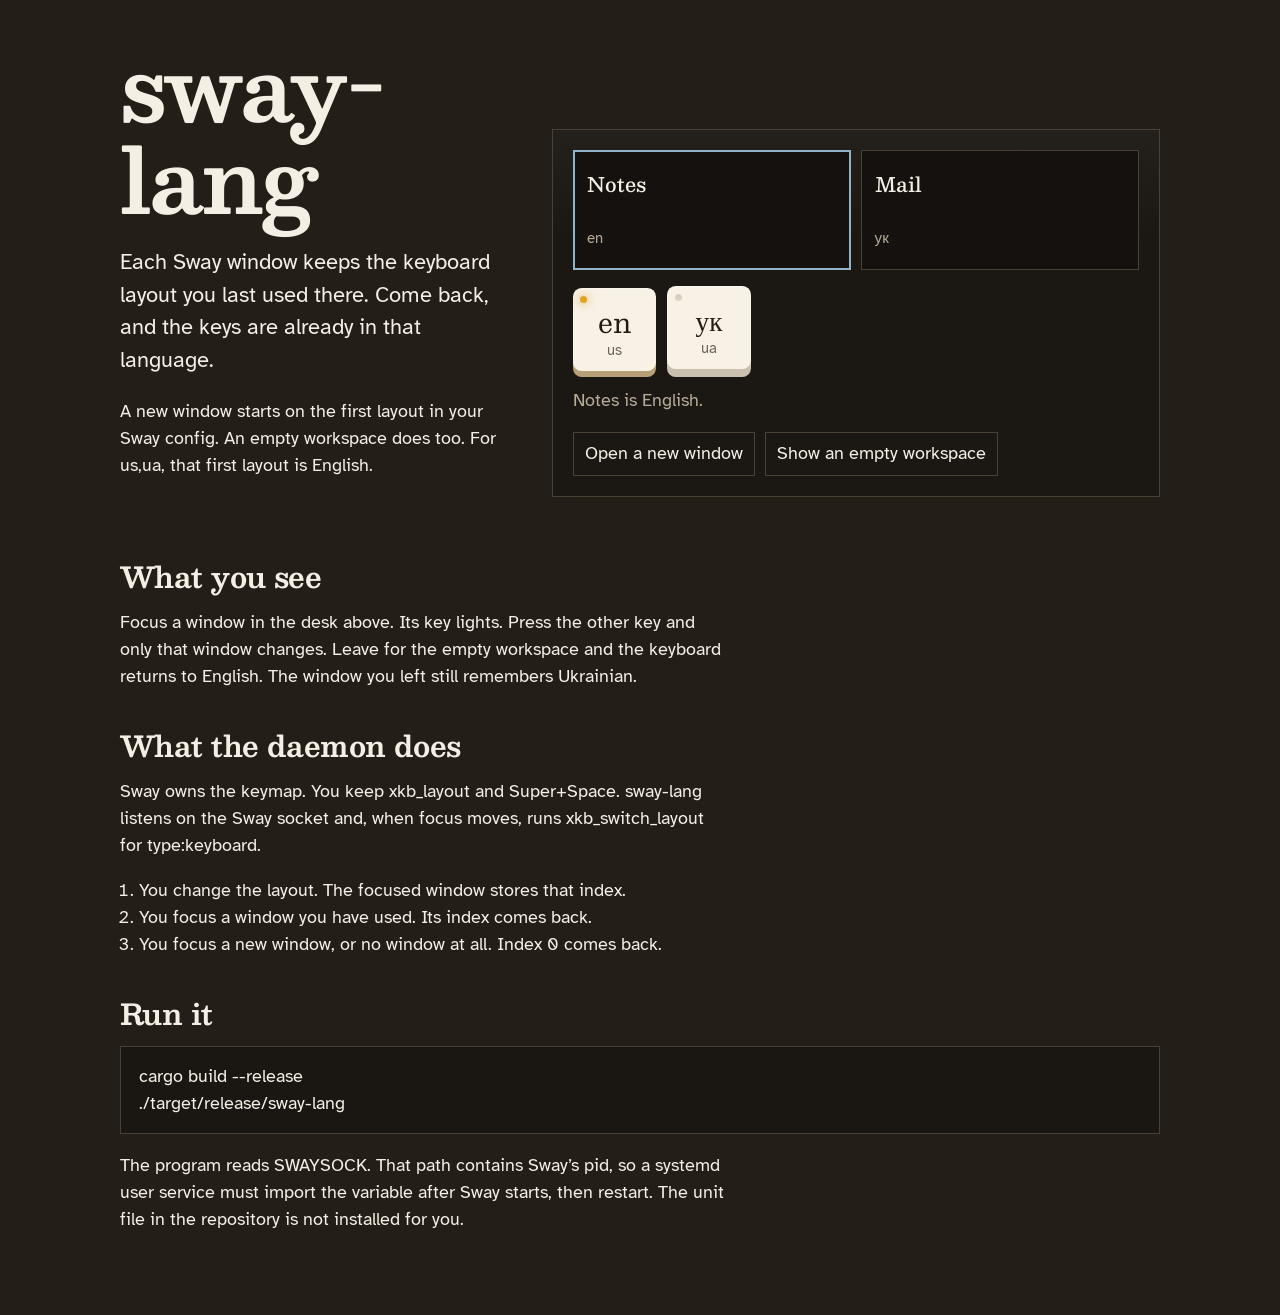
==== docs/index.html @ ec7e4a65 "feat: remember the Sway keyboard layout for each window Each window keeps the layout it last used. A" ====
<!DOCTYPE html>
<html lang="en">
  <head>
    <meta charset="utf-8" />
    <meta name="viewport" content="width=device-width, initial-scale=1" />
    <title>sway-lang</title>
    <meta
      name="description"
      content="A Sway daemon that gives each window its own keyboard layout. New windows and empty workspaces start on the first layout."
    />
    <link rel="preconnect" href="https://fonts.googleapis.com" />
    <link rel="preconnect" href="https://fonts.gstatic.com" crossorigin />
    <link
      href="https://fonts.googleapis.com/css2?family=Atkinson+Hyperlegible:ital,wght@0,400;0,700;1,400&family=Besley:opsz,wght@12..72,520;12..72,650&display=swap"
      rel="stylesheet"
    />
    <link rel="stylesheet" href="style.css" />
  </head>
  <body>
    <header class="hero">
      <div class="intro">
        <h1>sway-lang</h1>
        <p class="lede">
          Each Sway window keeps the keyboard layout you last used there.
          Come back, and the keys are already in that language.
        </p>
        <p>
          A new window starts on the first layout in your Sway config. An empty
          workspace does too. For <code>us,ua</code>, that first layout is English.
        </p>
      </div>
      <div class="desk" id="desk">
        <div class="windows" id="windows" role="group" aria-label="Windows"></div>
        <div class="keys" role="group" aria-label="Keyboard layout">
          <button type="button" class="key" id="key-en" data-index="0">
            <span class="lamp" aria-hidden="true"></span>
            <span class="legend">en</span>
            <span class="hint">us</span>
          </button>
          <button type="button" class="key" id="key-ua" data-index="1">
            <span class="lamp" aria-hidden="true"></span>
            <span class="legend">ук</span>
            <span class="hint">ua</span>
          </button>
        </div>
        <p class="now" id="now" aria-live="polite"></p>
        <div class="row">
          <button type="button" id="spawn">Open a new window</button>
          <button type="button" id="empty">Show an empty workspace</button>
        </div>
      </div>
    </header>

    <main>
      <section>
        <h2>What you see</h2>
        <p>
          Focus a window in the desk above. Its key lights. Press the other key
          and only that window changes. Leave for the empty workspace and the
          keyboard returns to English. The window you left still remembers
          Ukrainian.
        </p>
      </section>
      <section>
        <h2>What the daemon does</h2>
        <p>
          Sway owns the keymap. You keep <code>xkb_layout</code> and Super+Space.
          sway-lang listens on the Sway socket and, when focus moves, runs
          <code>xkb_switch_layout</code> for <code>type:keyboard</code>.
        </p>
        <ol>
          <li>You change the layout. The focused window stores that index.</li>
          <li>You focus a window you have used. Its index comes back.</li>
          <li>You focus a new window, or no window at all. Index 0 comes back.</li>
        </ol>
      </section>
      <section>
        <h2>Run it</h2>
        <pre><code>cargo build --release
./target/release/sway-lang</code></pre>
        <p>
          The program reads <code>SWAYSOCK</code>. That path contains Sway’s pid,
          so a systemd user service must import the variable after Sway starts,
          then restart. The unit file in the repository is not installed for you.
        </p>
      </section>
    </main>
    <script src="app.js"></script>
  </body>
</html>
---- docs/style.css ----
:root {
  --desk: #231e18;
  --ink: #f4efe4;
  --quiet: #b7ab98;
  --line: #4a4034;
  --key: #f7f1e6;
  --key-ink: #241c14;
  --brass: #e2a322;
  --focus: #8fb4c9;
  --sans: "Atkinson Hyperlegible", "Segoe UI", sans-serif;
  --serif: "Besley", "Iowan Old Style", Georgia, serif;
}

* {
  box-sizing: border-box;
}

html {
  background: var(--desk);
  color: var(--ink);
}

body {
  margin: 0 auto;
  max-width: 68rem;
  padding: 2.5rem 1.5rem 4rem;
  font-family: var(--sans);
  font-size: 1.125rem;
  line-height: 1.5;
}

h1,
h2 {
  font-family: var(--serif);
  font-weight: 650;
  letter-spacing: -0.02em;
  line-height: 1.05;
}

h1 {
  margin: 0 0 0.6rem;
  font-size: clamp(3.2rem, 8vw, 5.5rem);
}

h2 {
  margin: 0 0 0.6rem;
  font-size: 1.8rem;
}

p {
  max-width: 38rem;
}

a {
  color: var(--focus);
}

code,
pre {
  font-family: "Atkinson Hyperlegible", ui-monospace, monospace;
}

pre {
  padding: 1rem 1.1rem;
  background: #1a1612;
  border: 1px solid var(--line);
  overflow-x: auto;
}

.hero {
  display: grid;
  grid-template-columns: minmax(16rem, 24rem) minmax(18rem, 1fr);
  gap: 3rem;
  align-items: end;
  margin-bottom: 4rem;
}

.lede {
  font-size: 1.35rem;
}

.desk {
  padding: 1.25rem;
  background:
    linear-gradient(180deg, rgb(255 255 255 / 4%), transparent 30%),
    #1b1713;
  border: 1px solid var(--line);
}

.windows {
  display: flex;
  flex-wrap: wrap;
  gap: 0.6rem;
  min-height: 7.5rem;
}

.window {
  flex: 1 1 8rem;
  min-height: 7.5rem;
  padding: 0.7rem 0.8rem;
  color: var(--ink);
  text-align: left;
  background: #14110e;
  border: 1px solid var(--line);
  cursor: pointer;
}

.window strong {
  display: block;
  margin-bottom: 1.6rem;
  font-family: var(--serif);
  font-size: 1.25rem;
  font-weight: 520;
}

.window.on {
  border-color: var(--focus);
  box-shadow: inset 0 0 0 1px var(--focus);
}

.keys {
  display: flex;
  gap: 0.7rem;
  margin-top: 1rem;
}

.key {
  width: 5.2rem;
  height: 5.2rem;
  padding: 0.45rem;
  color: var(--key-ink);
  background: var(--key);
  border: 0;
  border-radius: 0.55rem;
  box-shadow:
    0 1px 0 #fff6 inset,
    0 8px 0 #c9c0b0;
  cursor: pointer;
}

.key .legend {
  display: block;
  font-family: var(--serif);
  font-size: 1.7rem;
  line-height: 1;
}

.key .hint,
.window span.lang {
  color: var(--quiet);
  font-size: 0.95rem;
}

.key .hint {
  color: #6d6458;
}

.key .lamp {
  display: block;
  width: 0.45rem;
  height: 0.45rem;
  margin-bottom: 0.35rem;
  background: #d9d0c2;
  border-radius: 50%;
}

.key.lit {
  transform: translateY(2px);
  box-shadow:
    0 1px 0 #fff6 inset,
    0 6px 0 #b7a078;
}

.key.lit .lamp {
  background: var(--brass);
  box-shadow: 0 0 0.6rem var(--brass);
}

.now {
  min-height: 1.5rem;
  color: var(--quiet);
}

.row {
  display: flex;
  flex-wrap: wrap;
  gap: 0.6rem;
}

button {
  font: inherit;
}

.row button,
.window {
  font: inherit;
}

.row button {
  padding: 0.45rem 0.7rem;
  color: var(--ink);
  background: transparent;
  border: 1px solid var(--line);
  cursor: pointer;
}

button:focus-visible {
  outline: 2px solid var(--focus);
  outline-offset: 3px;
}

main section {
  margin-top: 2.5rem;
}

ol {
  max-width: 38rem;
  padding-left: 1.2rem;
}

@media (max-width: 800px) {
  .hero {
    grid-template-columns: 1fr;
    gap: 2rem;
  }
}

@media (prefers-reduced-motion: reduce) {
  .key.lit {
    transform: none;
  }
}
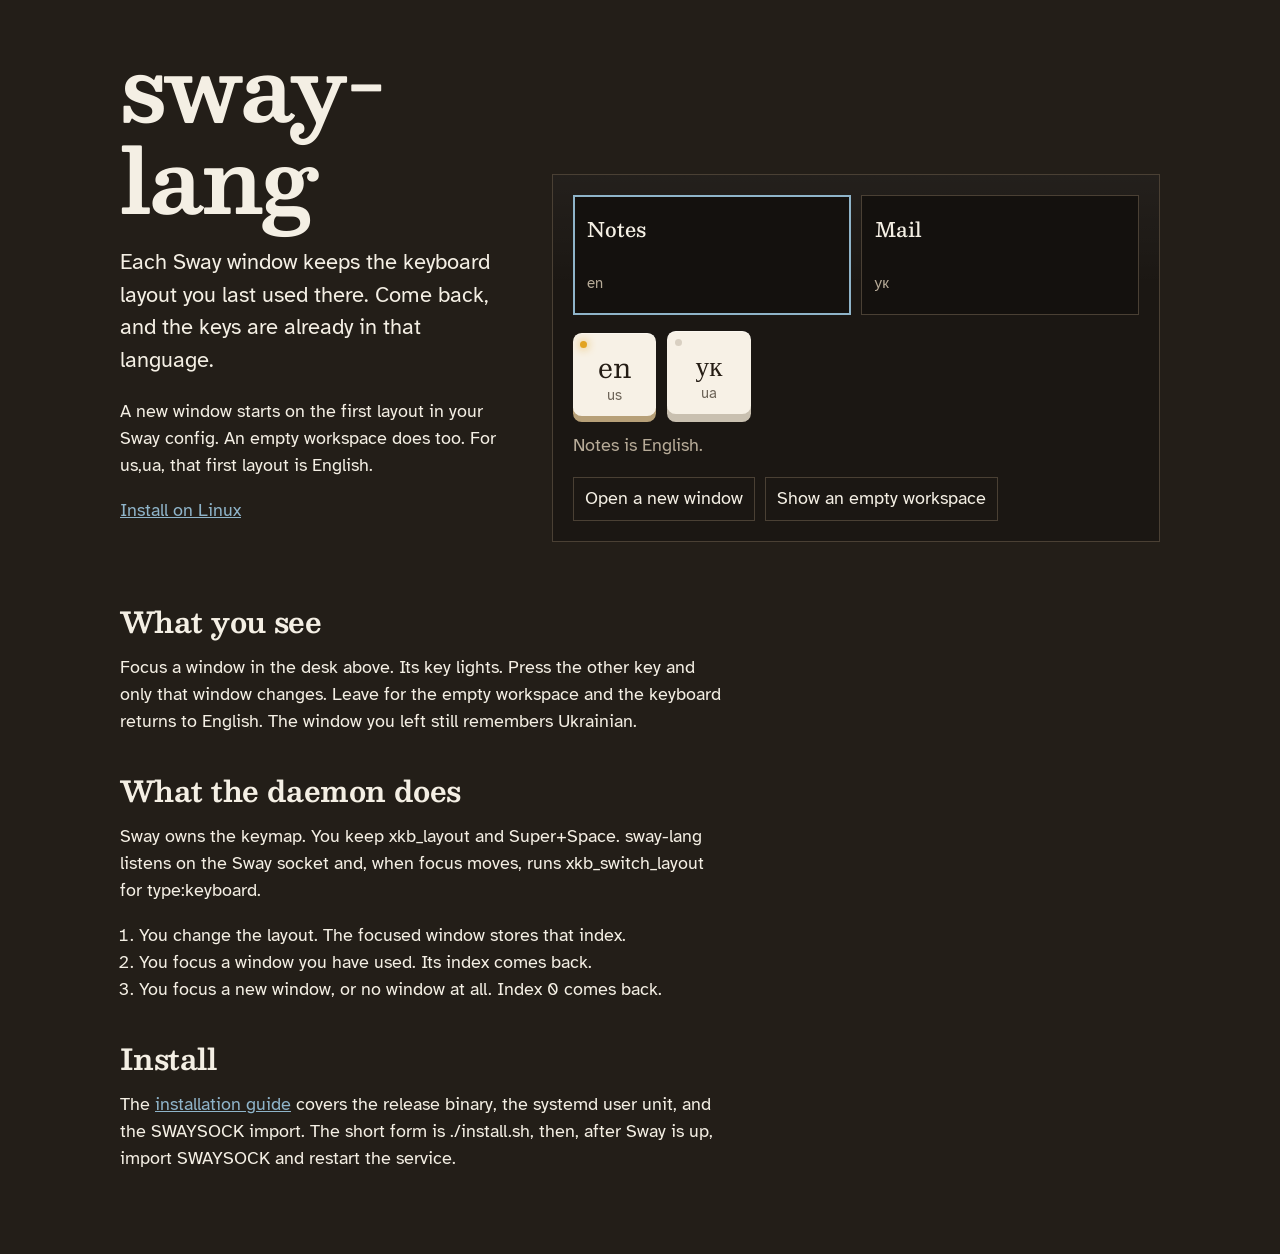
==== commit 74881094: "docs: add the installation guide" ====
--- a/docs/index.html
+++ b/docs/index.html
@@ -28,6 +28,7 @@
           A new window starts on the first layout in your Sway config. An empty
           workspace does too. For <code>us,ua</code>, that first layout is English.
         </p>
+        <p><a href="install.html">Install on Linux</a></p>
       </div>
       <div class="desk" id="desk">
         <div class="windows" id="windows" role="group" aria-label="Windows"></div>
@@ -75,13 +76,12 @@
         </ol>
       </section>
       <section>
-        <h2>Run it</h2>
-        <pre><code>cargo build --release
-./target/release/sway-lang</code></pre>
+        <h2>Install</h2>
         <p>
-          The program reads <code>SWAYSOCK</code>. That path contains Sway’s pid,
-          so a systemd user service must import the variable after Sway starts,
-          then restart. The unit file in the repository is not installed for you.
+          The <a href="install.html">installation guide</a> covers the release
+          binary, the systemd user unit, and the <code>SWAYSOCK</code> import.
+          The short form is <code>./install.sh</code>, then, after Sway is up,
+          import <code>SWAYSOCK</code> and restart the service.
         </p>
       </section>
     </main>
--- a/docs/style.css
+++ b/docs/style.css
@@ -40,6 +40,31 @@
 h1 {
   margin: 0 0 0.6rem;
   font-size: clamp(3.2rem, 8vw, 5.5rem);
+}
+
+body.page h1 {
+  font-size: clamp(2.4rem, 6vw, 3.6rem);
+}
+
+nav.top {
+  margin-bottom: 1.5rem;
+}
+
+nav.top a {
+  color: var(--quiet);
+  text-decoration: none;
+}
+
+table {
+  border-collapse: collapse;
+  margin: 1rem 0 1.5rem;
+}
+
+th,
+td {
+  padding: 0.4rem 1rem 0.4rem 0;
+  text-align: left;
+  border-bottom: 1px solid var(--line);
 }
 
 h2 {
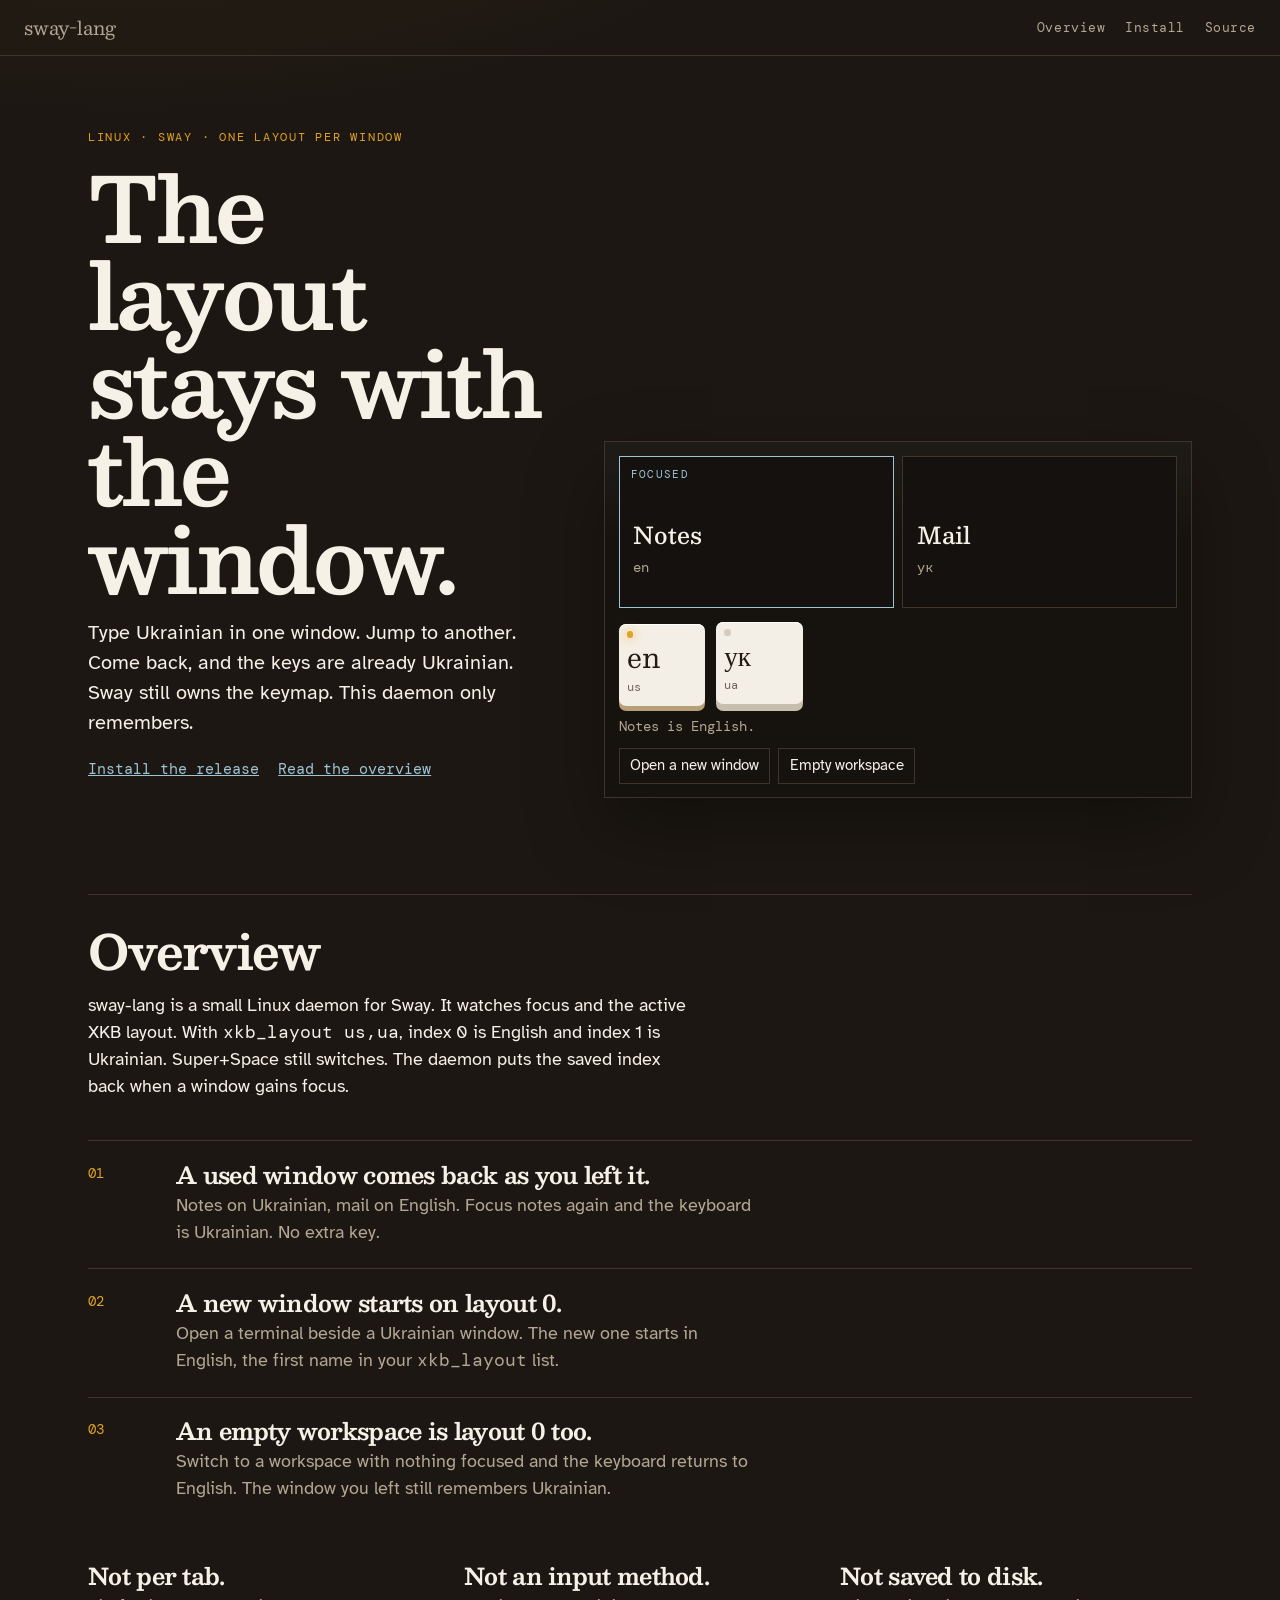
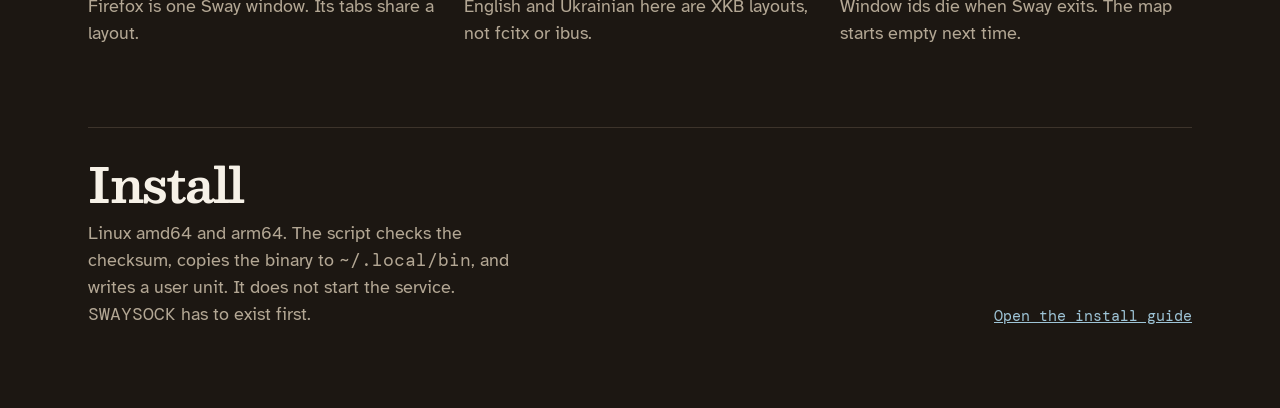
==== commit 9d9a676e: "docs: redesign the site around the window desk" ====
--- a/docs/index.html
+++ b/docs/index.html
@@ -6,85 +6,135 @@
     <title>sway-lang</title>
     <meta
       name="description"
-      content="A Sway daemon that gives each window its own keyboard layout. New windows and empty workspaces start on the first layout."
+      content="A Sway daemon that keeps a keyboard layout on each window. New windows and empty workspaces start on layout 0."
     />
     <link rel="preconnect" href="https://fonts.googleapis.com" />
     <link rel="preconnect" href="https://fonts.gstatic.com" crossorigin />
     <link
-      href="https://fonts.googleapis.com/css2?family=Atkinson+Hyperlegible:ital,wght@0,400;0,700;1,400&family=Besley:opsz,wght@12..72,520;12..72,650&display=swap"
+      href="https://fonts.googleapis.com/css2?family=Atkinson+Hyperlegible:ital,wght@0,400;0,700&family=Besley:opsz,wght@12..72,520;12..72,650&family=DM+Mono:ital,wght@0,400;0,500&display=swap"
       rel="stylesheet"
     />
     <link rel="stylesheet" href="style.css" />
   </head>
   <body>
-    <header class="hero">
-      <div class="intro">
-        <h1>sway-lang</h1>
-        <p class="lede">
-          Each Sway window keeps the keyboard layout you last used there.
-          Come back, and the keys are already in that language.
-        </p>
-        <p>
-          A new window starts on the first layout in your Sway config. An empty
-          workspace does too. For <code>us,ua</code>, that first layout is English.
-        </p>
-        <p><a href="install.html">Install on Linux</a></p>
-      </div>
-      <div class="desk" id="desk">
-        <div class="windows" id="windows" role="group" aria-label="Windows"></div>
-        <div class="keys" role="group" aria-label="Keyboard layout">
-          <button type="button" class="key" id="key-en" data-index="0">
-            <span class="lamp" aria-hidden="true"></span>
-            <span class="legend">en</span>
-            <span class="hint">us</span>
-          </button>
-          <button type="button" class="key" id="key-ua" data-index="1">
-            <span class="lamp" aria-hidden="true"></span>
-            <span class="legend">ук</span>
-            <span class="hint">ua</span>
-          </button>
-        </div>
-        <p class="now" id="now" aria-live="polite"></p>
-        <div class="row">
-          <button type="button" id="spawn">Open a new window</button>
-          <button type="button" id="empty">Show an empty workspace</button>
-        </div>
-      </div>
+    <a class="skip" href="#demo">Skip to the desk</a>
+    <header class="bar">
+      <a class="mark" href="index.html">sway-lang</a>
+      <nav aria-label="Site">
+        <a href="#overview">Overview</a>
+        <a href="install.html">Install</a>
+        <a href="https://github.com/worxbend/sway-lang-source">Source</a>
+      </nav>
     </header>
 
-    <main>
-      <section>
-        <h2>What you see</h2>
+    <div class="sheet">
+      <section class="hero">
+        <div>
+          <p class="kicker">Linux · Sway · one layout per window</p>
+          <h1>The layout stays with the window.</h1>
+          <p class="lede">
+            Type Ukrainian in one window. Jump to another. Come back, and the
+            keys are already Ukrainian. Sway still owns the keymap. This daemon
+            only remembers.
+          </p>
+          <p class="actions">
+            <a href="install.html">Install the release</a>
+            <a href="#overview">Read the overview</a>
+          </p>
+        </div>
+
+        <div class="machine" id="desk">
+          <div class="windows" id="windows" role="group" aria-label="Windows"></div>
+          <div class="keys" id="demo" role="group" aria-label="Keyboard layout">
+            <button type="button" class="key" id="key-en">
+              <span class="lamp" aria-hidden="true"></span>
+              <span class="legend">en</span>
+              <span class="hint">us</span>
+            </button>
+            <button type="button" class="key" id="key-ua">
+              <span class="lamp" aria-hidden="true"></span>
+              <span class="legend">ук</span>
+              <span class="hint">ua</span>
+            </button>
+          </div>
+          <p class="now" id="now" aria-live="polite"></p>
+          <div class="row">
+            <button type="button" id="spawn">Open a new window</button>
+            <button type="button" id="empty">Empty workspace</button>
+          </div>
+        </div>
+      </section>
+
+      <section class="overview" id="overview">
+        <h2>Overview</h2>
         <p>
-          Focus a window in the desk above. Its key lights. Press the other key
-          and only that window changes. Leave for the empty workspace and the
-          keyboard returns to English. The window you left still remembers
-          Ukrainian.
+          sway-lang is a small Linux daemon for Sway. It watches focus and the
+          active XKB layout. With <code>xkb_layout us,ua</code>, index 0 is
+          English and index 1 is Ukrainian. Super+Space still switches. The
+          daemon puts the saved index back when a window gains focus.
         </p>
+        <ol class="rules">
+          <li>
+            <span>01</span>
+            <div>
+              <h3>A used window comes back as you left it.</h3>
+              <p>
+                Notes on Ukrainian, mail on English. Focus notes again and the
+                keyboard is Ukrainian. No extra key.
+              </p>
+            </div>
+          </li>
+          <li>
+            <span>02</span>
+            <div>
+              <h3>A new window starts on layout 0.</h3>
+              <p>
+                Open a terminal beside a Ukrainian window. The new one starts
+                in English, the first name in your <code>xkb_layout</code> list.
+              </p>
+            </div>
+          </li>
+          <li>
+            <span>03</span>
+            <div>
+              <h3>An empty workspace is layout 0 too.</h3>
+              <p>
+                Switch to a workspace with nothing focused and the keyboard
+                returns to English. The window you left still remembers
+                Ukrainian.
+              </p>
+            </div>
+          </li>
+        </ol>
+        <div class="limits">
+          <div>
+            <h3>Not per tab.</h3>
+            <p>Firefox is one Sway window. Its tabs share a layout.</p>
+          </div>
+          <div>
+            <h3>Not an input method.</h3>
+            <p>English and Ukrainian here are XKB layouts, not fcitx or ibus.</p>
+          </div>
+          <div>
+            <h3>Not saved to disk.</h3>
+            <p>Window ids die when Sway exits. The map starts empty next time.</p>
+          </div>
+        </div>
       </section>
-      <section>
-        <h2>What the daemon does</h2>
-        <p>
-          Sway owns the keymap. You keep <code>xkb_layout</code> and Super+Space.
-          sway-lang listens on the Sway socket and, when focus moves, runs
-          <code>xkb_switch_layout</code> for <code>type:keyboard</code>.
-        </p>
-        <ol>
-          <li>You change the layout. The focused window stores that index.</li>
-          <li>You focus a window you have used. Its index comes back.</li>
-          <li>You focus a new window, or no window at all. Index 0 comes back.</li>
-        </ol>
+
+      <section class="install-strip">
+        <div>
+          <h2>Install</h2>
+          <p>
+            Linux amd64 and arm64. The script checks the checksum, copies the
+            binary to <code>~/.local/bin</code>, and writes a user unit. It
+            does not start the service. <code>SWAYSOCK</code> has to exist
+            first.
+          </p>
+        </div>
+        <p class="actions"><a href="install.html">Open the install guide</a></p>
       </section>
-      <section>
-        <h2>Install</h2>
-        <p>
-          The <a href="install.html">installation guide</a> covers the release
-          binary, the systemd user unit, and the <code>SWAYSOCK</code> import.
-          The short form is <code>./install.sh</code>, then, after Sway is up,
-          import <code>SWAYSOCK</code> and restart the service.
-        </p>
-      </section>
-    </main>
+    </div>
     <script src="app.js"></script>
   </body>
 </html>
--- a/docs/style.css
+++ b/docs/style.css
@@ -1,14 +1,16 @@
 :root {
-  --desk: #231e18;
-  --ink: #f4efe4;
-  --quiet: #b7ab98;
-  --line: #4a4034;
-  --key: #f7f1e6;
-  --key-ink: #241c14;
+  --desk: #1c1712;
+  --ink: #f6f1e7;
+  --quiet: #b3a794;
+  --line: #3d342b;
+  --key: #f4efe6;
+  --key-ink: #221b14;
   --brass: #e2a322;
-  --focus: #8fb4c9;
+  --focus: #9ec4d6;
+  --sheet: #14110e;
   --sans: "Atkinson Hyperlegible", "Segoe UI", sans-serif;
   --serif: "Besley", "Iowan Old Style", Georgia, serif;
+  --mono: "DM Mono", ui-monospace, monospace;
 }
 
 * {
@@ -16,151 +18,214 @@
 }
 
 html {
-  background: var(--desk);
+  background:
+    radial-gradient(90rem 40rem at 10% -10%, rgb(226 163 34 / 8%), transparent 50%),
+    var(--desk);
   color: var(--ink);
 }
 
 body {
-  margin: 0 auto;
-  max-width: 68rem;
-  padding: 2.5rem 1.5rem 4rem;
+  margin: 0;
   font-family: var(--sans);
   font-size: 1.125rem;
   line-height: 1.5;
 }
 
+a {
+  color: var(--focus);
+}
+
+a:hover {
+  color: var(--ink);
+}
+
+.skip {
+  position: absolute;
+  left: 1rem;
+  top: -4rem;
+  background: var(--ink);
+  color: var(--desk);
+  padding: 0.4rem 0.7rem;
+}
+
+.skip:focus {
+  top: 1rem;
+}
+
+.bar {
+  display: flex;
+  align-items: center;
+  justify-content: space-between;
+  gap: 1rem;
+  padding: 0.85rem 1.5rem;
+  border-bottom: 1px solid var(--line);
+  font-family: var(--mono);
+  font-size: 0.82rem;
+  letter-spacing: 0.04em;
+}
+
+.bar a {
+  color: var(--quiet);
+  text-decoration: none;
+}
+
+.bar a:hover,
+.bar a[aria-current="page"] {
+  color: var(--ink);
+}
+
+.mark {
+  color: var(--ink);
+  font-family: var(--serif);
+  font-size: 1.15rem;
+  letter-spacing: 0;
+}
+
+.bar nav {
+  display: flex;
+  gap: 1.25rem;
+}
+
+.sheet {
+  max-width: 72rem;
+  margin: 0 auto;
+  padding: 0 1.5rem 5rem;
+}
+
+.hero {
+  display: grid;
+  grid-template-columns: minmax(16rem, 0.9fr) minmax(18rem, 1.15fr);
+  gap: 3.5rem;
+  align-items: end;
+  padding-top: 4.5rem;
+}
+
+.kicker {
+  margin: 0 0 1rem;
+  color: var(--brass);
+  font-family: var(--mono);
+  font-size: 0.78rem;
+  letter-spacing: 0.14em;
+  text-transform: uppercase;
+}
+
 h1,
-h2 {
+h2,
+h3 {
   font-family: var(--serif);
   font-weight: 650;
-  letter-spacing: -0.02em;
-  line-height: 1.05;
+  letter-spacing: -0.03em;
+  line-height: 0.98;
 }
 
 h1 {
-  margin: 0 0 0.6rem;
-  font-size: clamp(3.2rem, 8vw, 5.5rem);
-}
-
-body.page h1 {
-  font-size: clamp(2.4rem, 6vw, 3.6rem);
-}
-
-nav.top {
-  margin-bottom: 1.5rem;
-}
-
-nav.top a {
-  color: var(--quiet);
-  text-decoration: none;
-}
-
-table {
-  border-collapse: collapse;
-  margin: 1rem 0 1.5rem;
-}
-
-th,
-td {
-  padding: 0.4rem 1rem 0.4rem 0;
+  margin: 0 0 1rem;
+  font-size: clamp(3.4rem, 7vw, 6.2rem);
+}
+
+h2 {
+  margin: 0 0 0.8rem;
+  font-size: clamp(2rem, 4vw, 3rem);
+}
+
+h3 {
+  margin: 0 0 0.35rem;
+  font-size: 1.45rem;
+}
+
+.lede {
+  max-width: 28rem;
+  margin: 0 0 1.25rem;
+  font-size: 1.25rem;
+}
+
+.actions {
+  display: flex;
+  flex-wrap: wrap;
+  gap: 0.8rem 1.2rem;
+  align-items: center;
+}
+
+.actions a {
+  font-family: var(--mono);
+  font-size: 0.95rem;
+}
+
+.machine {
+  padding: 0.85rem;
+  background: linear-gradient(180deg, rgb(255 255 255 / 4%), transparent 28%), #16130f;
+  border: 1px solid var(--line);
+  box-shadow: 0 30px 70px rgb(0 0 0 / 35%);
+}
+
+.windows {
+  display: flex;
+  flex-wrap: wrap;
+  gap: 0.55rem;
+  min-height: 9.5rem;
+}
+
+.window {
+  position: relative;
+  flex: 1 1 9rem;
+  min-height: 9.5rem;
+  padding: 1.6rem 0.85rem 0.8rem;
+  color: var(--ink);
   text-align: left;
-  border-bottom: 1px solid var(--line);
-}
-
-h2 {
-  margin: 0 0 0.6rem;
-  font-size: 1.8rem;
-}
-
-p {
-  max-width: 38rem;
-}
-
-a {
-  color: var(--focus);
-}
-
-code,
-pre {
-  font-family: "Atkinson Hyperlegible", ui-monospace, monospace;
-}
-
-pre {
-  padding: 1rem 1.1rem;
-  background: #1a1612;
-  border: 1px solid var(--line);
-  overflow-x: auto;
-}
-
-.hero {
-  display: grid;
-  grid-template-columns: minmax(16rem, 24rem) minmax(18rem, 1fr);
-  gap: 3rem;
-  align-items: end;
-  margin-bottom: 4rem;
-}
-
-.lede {
-  font-size: 1.35rem;
-}
-
-.desk {
-  padding: 1.25rem;
-  background:
-    linear-gradient(180deg, rgb(255 255 255 / 4%), transparent 30%),
-    #1b1713;
-  border: 1px solid var(--line);
-}
-
-.windows {
-  display: flex;
-  flex-wrap: wrap;
-  gap: 0.6rem;
-  min-height: 7.5rem;
-}
-
-.window {
-  flex: 1 1 8rem;
-  min-height: 7.5rem;
-  padding: 0.7rem 0.8rem;
-  color: var(--ink);
-  text-align: left;
-  background: #14110e;
+  background: var(--sheet);
   border: 1px solid var(--line);
   cursor: pointer;
+  font: inherit;
 }
 
 .window strong {
   display: block;
-  margin-bottom: 1.6rem;
+  margin-top: 1.4rem;
   font-family: var(--serif);
-  font-size: 1.25rem;
+  font-size: 1.45rem;
   font-weight: 520;
+}
+
+.window .lang {
+  color: var(--quiet);
+  font-family: var(--mono);
+  font-size: 0.85rem;
 }
 
 .window.on {
   border-color: var(--focus);
-  box-shadow: inset 0 0 0 1px var(--focus);
+}
+
+.window.on::before {
+  content: "focused";
+  position: absolute;
+  top: 0.55rem;
+  left: 0.7rem;
+  color: var(--focus);
+  font-family: var(--mono);
+  font-size: 0.68rem;
+  letter-spacing: 0.12em;
+  text-transform: uppercase;
 }
 
 .keys {
   display: flex;
   gap: 0.7rem;
-  margin-top: 1rem;
+  margin-top: 0.9rem;
 }
 
 .key {
-  width: 5.2rem;
-  height: 5.2rem;
-  padding: 0.45rem;
+  width: 5.4rem;
+  height: 5.1rem;
+  padding: 0.45rem 0.5rem;
   color: var(--key-ink);
+  text-align: left;
   background: var(--key);
   border: 0;
-  border-radius: 0.55rem;
-  box-shadow:
-    0 1px 0 #fff6 inset,
-    0 8px 0 #c9c0b0;
+  border-radius: 0.45rem;
+  box-shadow: inset 0 1px 0 #fff, 0 7px 0 #c8beae;
   cursor: pointer;
+  font: inherit;
 }
 
 .key .legend {
@@ -170,83 +235,178 @@
   line-height: 1;
 }
 
-.key .hint,
-.window span.lang {
-  color: var(--quiet);
-  font-size: 0.95rem;
-}
-
 .key .hint {
-  color: #6d6458;
+  color: #6e655a;
+  font-family: var(--mono);
+  font-size: 0.72rem;
 }
 
 .key .lamp {
   display: block;
-  width: 0.45rem;
-  height: 0.45rem;
-  margin-bottom: 0.35rem;
-  background: #d9d0c2;
+  width: 0.42rem;
+  height: 0.42rem;
+  margin-bottom: 0.4rem;
+  background: #d5ccbf;
   border-radius: 50%;
 }
 
 .key.lit {
   transform: translateY(2px);
-  box-shadow:
-    0 1px 0 #fff6 inset,
-    0 6px 0 #b7a078;
+  box-shadow: inset 0 1px 0 #fff, 0 5px 0 #b7a078;
 }
 
 .key.lit .lamp {
   background: var(--brass);
-  box-shadow: 0 0 0.6rem var(--brass);
+  box-shadow: 0 0 0.7rem var(--brass);
 }
 
 .now {
   min-height: 1.5rem;
-  color: var(--quiet);
+  margin: 0.85rem 0 0.4rem;
+  color: var(--quiet);
+  font-family: var(--mono);
+  font-size: 0.85rem;
 }
 
 .row {
   display: flex;
   flex-wrap: wrap;
-  gap: 0.6rem;
-}
-
-button {
-  font: inherit;
-}
-
-.row button,
-.window {
-  font: inherit;
+  gap: 0.5rem;
 }
 
 .row button {
-  padding: 0.45rem 0.7rem;
+  padding: 0.35rem 0.65rem;
   color: var(--ink);
   background: transparent;
   border: 1px solid var(--line);
   cursor: pointer;
-}
-
-button:focus-visible {
+  font: inherit;
+  font-size: 0.95rem;
+}
+
+button:focus-visible,
+a:focus-visible,
+.window:focus-visible,
+.key:focus-visible {
   outline: 2px solid var(--focus);
   outline-offset: 3px;
 }
 
-main section {
+.overview {
+  margin-top: 6rem;
+  padding-top: 2rem;
+  border-top: 1px solid var(--line);
+}
+
+.overview > p {
+  max-width: 38rem;
+}
+
+.rules {
+  list-style: none;
+  margin: 2.5rem 0 0;
+  padding: 0;
+}
+
+.rules li {
+  display: grid;
+  grid-template-columns: 4.5rem 1fr;
+  gap: 1rem;
+  padding: 1.4rem 0;
+  border-top: 1px solid var(--line);
+}
+
+.rules span {
+  color: var(--brass);
+  font-family: var(--mono);
+  font-size: 0.85rem;
+}
+
+.rules p {
+  max-width: 36rem;
+  margin: 0;
+  color: var(--quiet);
+}
+
+.limits {
+  display: grid;
+  grid-template-columns: 1fr 1fr 1fr;
+  gap: 1.5rem;
   margin-top: 2.5rem;
 }
 
-ol {
-  max-width: 38rem;
-  padding-left: 1.2rem;
-}
-
-@media (max-width: 800px) {
+.limits p {
+  margin: 0.3rem 0 0;
+  color: var(--quiet);
+}
+
+.install-strip {
+  display: flex;
+  justify-content: space-between;
+  gap: 2rem;
+  align-items: end;
+  margin-top: 5rem;
+  padding-top: 2rem;
+  border-top: 1px solid var(--line);
+}
+
+.install-strip p {
+  max-width: 28rem;
+  margin: 0.4rem 0 0;
+  color: var(--quiet);
+}
+
+code,
+pre {
+  font-family: var(--mono);
+}
+
+pre {
+  padding: 1rem 1.1rem;
+  overflow-x: auto;
+  background: #120f0c;
+  border: 1px solid var(--line);
+}
+
+body.page .sheet {
+  padding-top: 2.5rem;
+}
+
+body.page h1 {
+  font-size: clamp(2.6rem, 6vw, 4.2rem);
+}
+
+table {
+  border-collapse: collapse;
+  margin: 1rem 0 1.5rem;
+}
+
+th,
+td {
+  padding: 0.45rem 1.2rem 0.45rem 0;
+  text-align: left;
+  border-bottom: 1px solid var(--line);
+}
+
+body.page section {
+  margin-top: 2.4rem;
+}
+
+@media (max-width: 860px) {
+  .hero,
+  .limits,
+  .install-strip,
+  .rules li {
+    grid-template-columns: 1fr;
+  }
+
   .hero {
-    grid-template-columns: 1fr;
+    padding-top: 2.5rem;
     gap: 2rem;
+  }
+
+  .bar nav {
+    gap: 0.8rem;
   }
 }
 
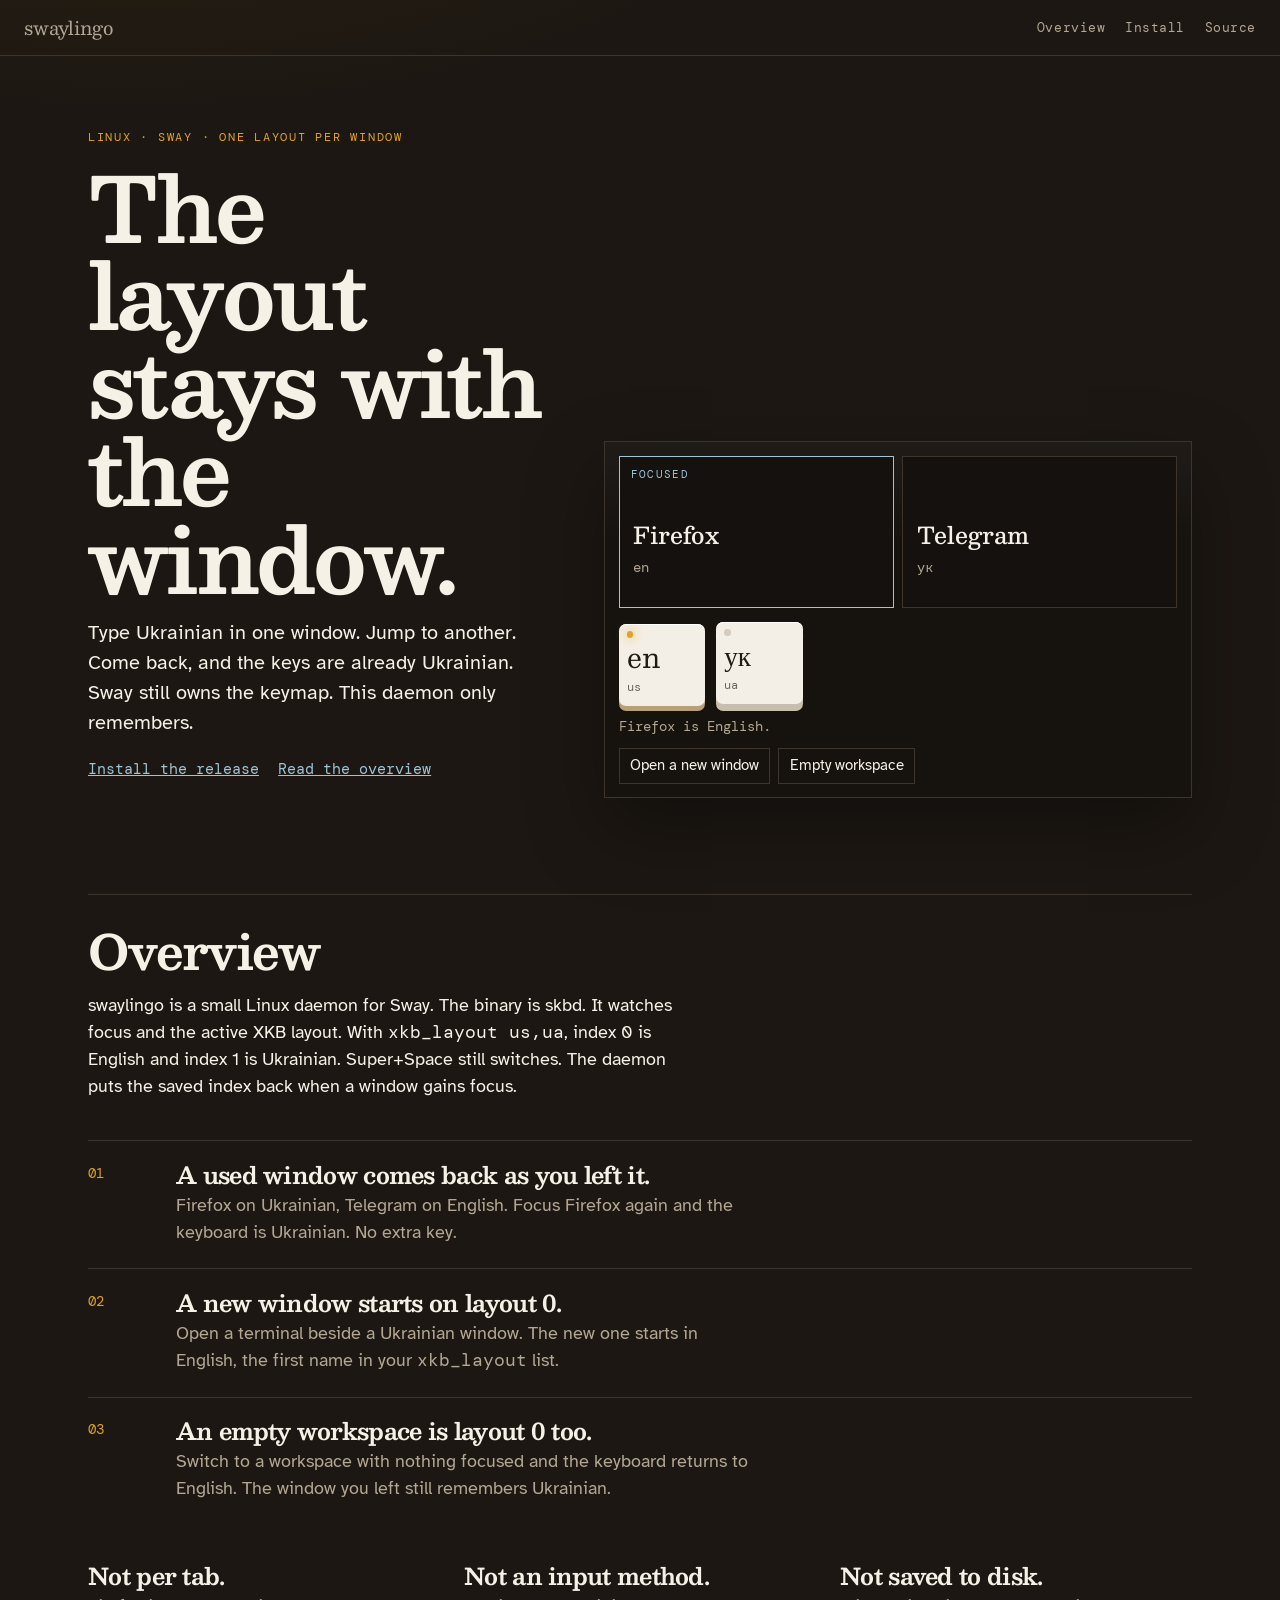
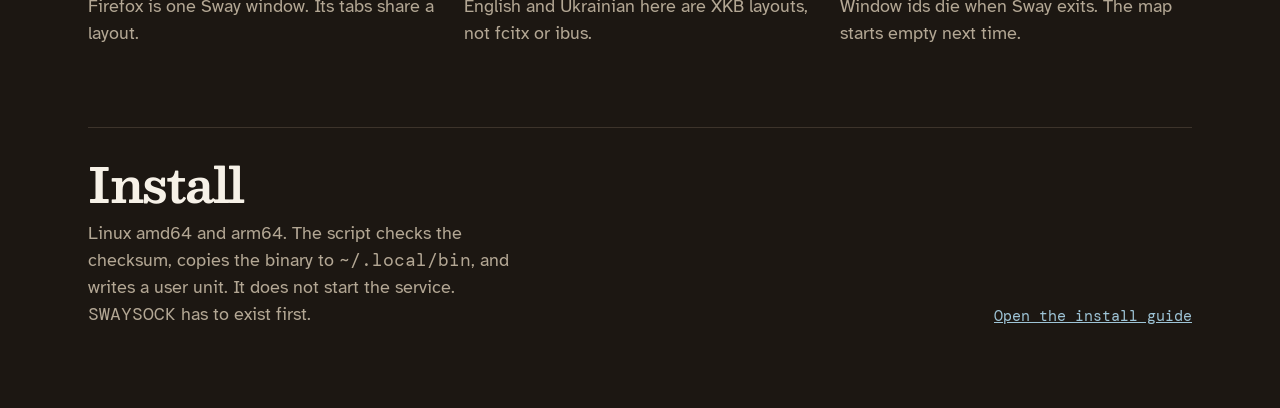
==== commit d22ea624: "feat: rename the daemon to skbd and publish swaylingo" ====
--- a/docs/index.html
+++ b/docs/index.html
@@ -3,7 +3,7 @@
   <head>
     <meta charset="utf-8" />
     <meta name="viewport" content="width=device-width, initial-scale=1" />
-    <title>sway-lang</title>
+    <title>swaylingo</title>
     <meta
       name="description"
       content="A Sway daemon that keeps a keyboard layout on each window. New windows and empty workspaces start on layout 0."
@@ -19,7 +19,7 @@
   <body>
     <a class="skip" href="#demo">Skip to the desk</a>
     <header class="bar">
-      <a class="mark" href="index.html">sway-lang</a>
+      <a class="mark" href="index.html">swaylingo</a>
       <nav aria-label="Site">
         <a href="#overview">Overview</a>
         <a href="install.html">Install</a>
@@ -68,7 +68,7 @@
       <section class="overview" id="overview">
         <h2>Overview</h2>
         <p>
-          sway-lang is a small Linux daemon for Sway. It watches focus and the
+          swaylingo is a small Linux daemon for Sway. The binary is skbd. It watches focus and the
           active XKB layout. With <code>xkb_layout us,ua</code>, index 0 is
           English and index 1 is Ukrainian. Super+Space still switches. The
           daemon puts the saved index back when a window gains focus.
@@ -79,7 +79,7 @@
             <div>
               <h3>A used window comes back as you left it.</h3>
               <p>
-                Notes on Ukrainian, mail on English. Focus notes again and the
+                Firefox on Ukrainian, Telegram on English. Focus Firefox again and the
                 keyboard is Ukrainian. No extra key.
               </p>
             </div>
